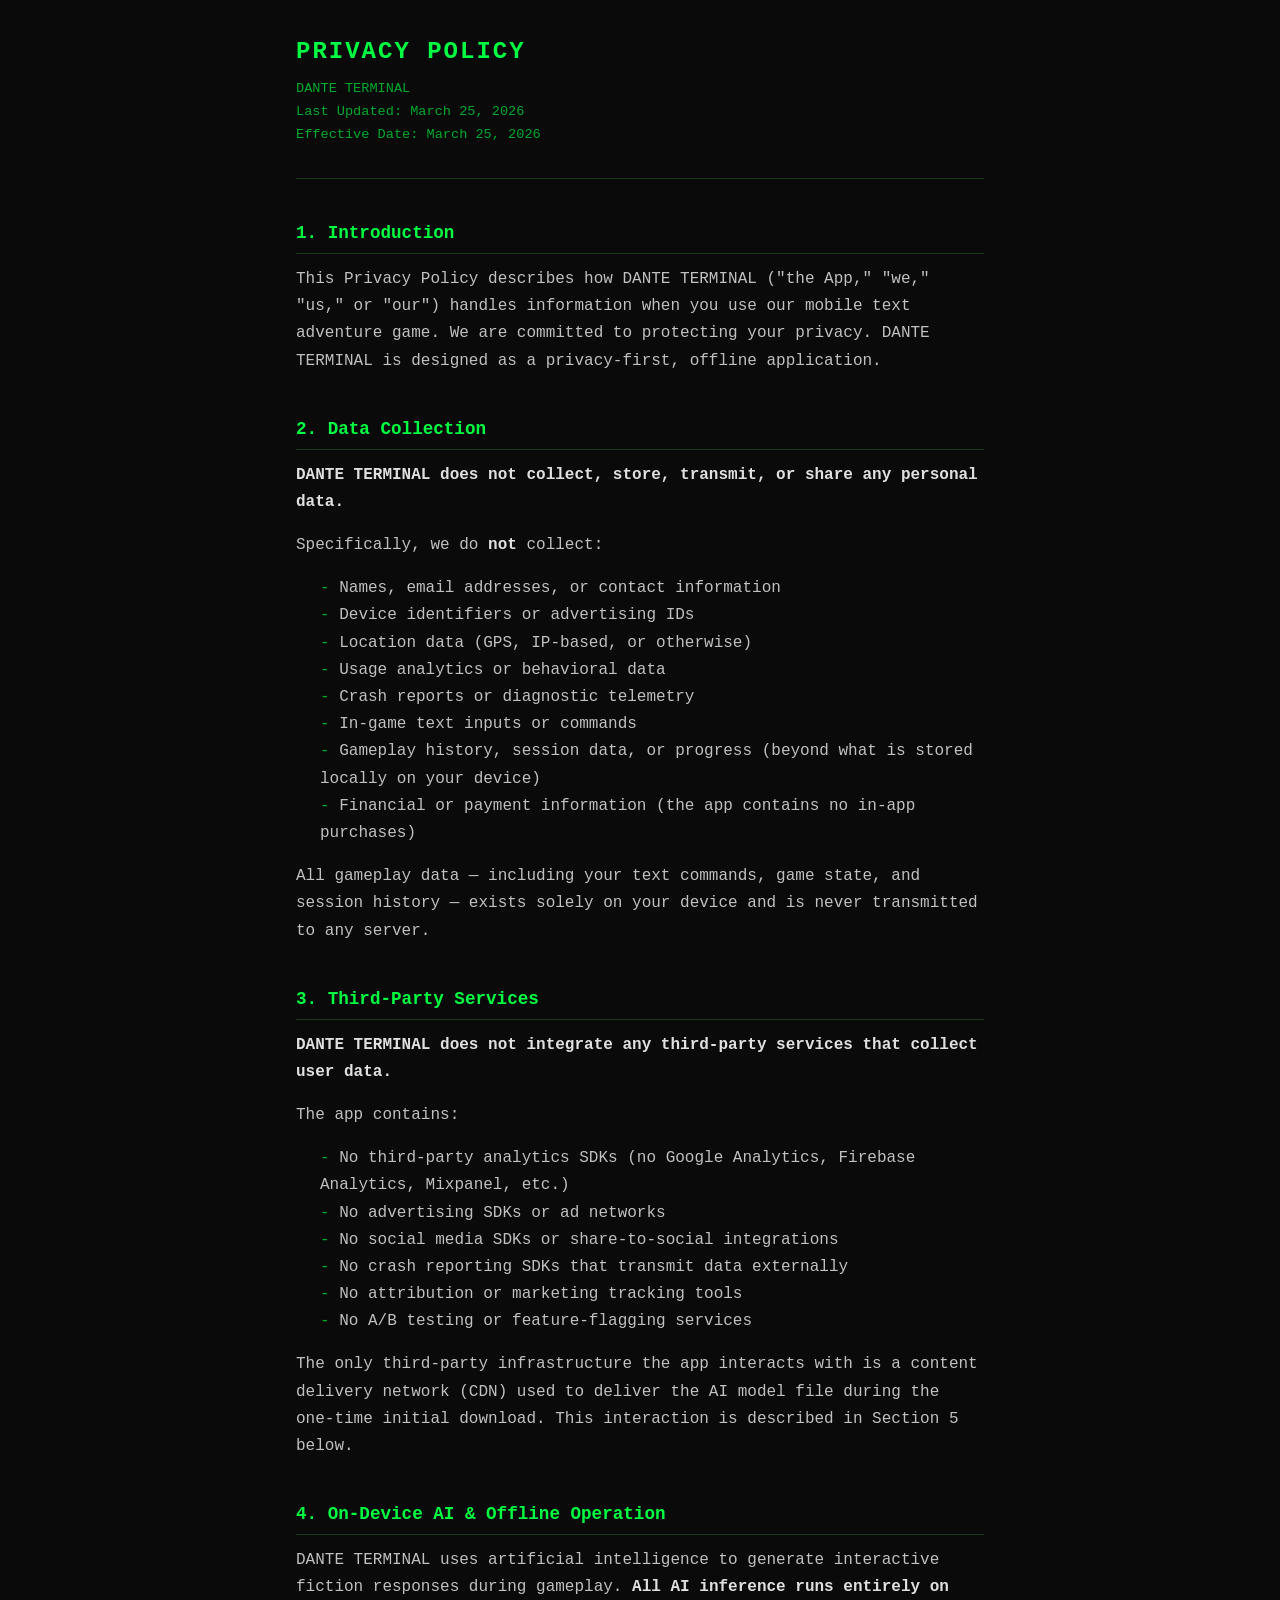
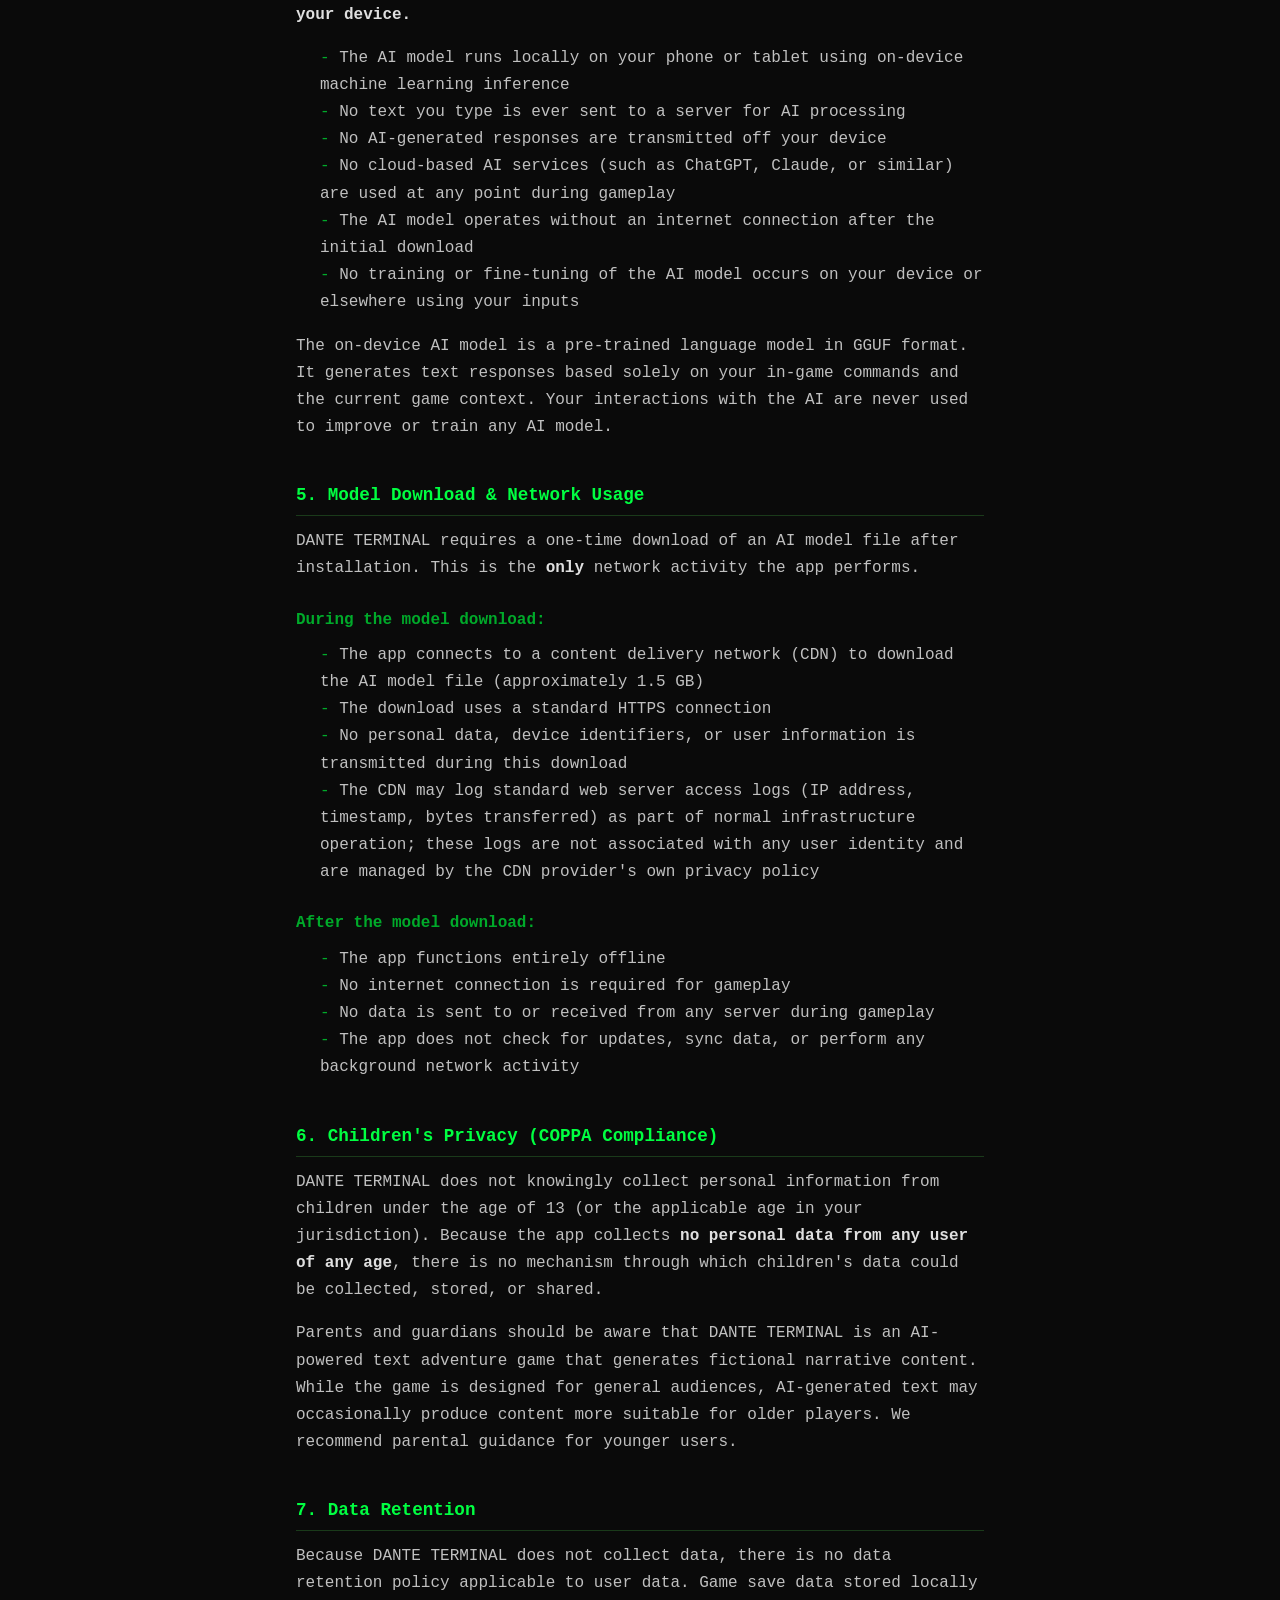
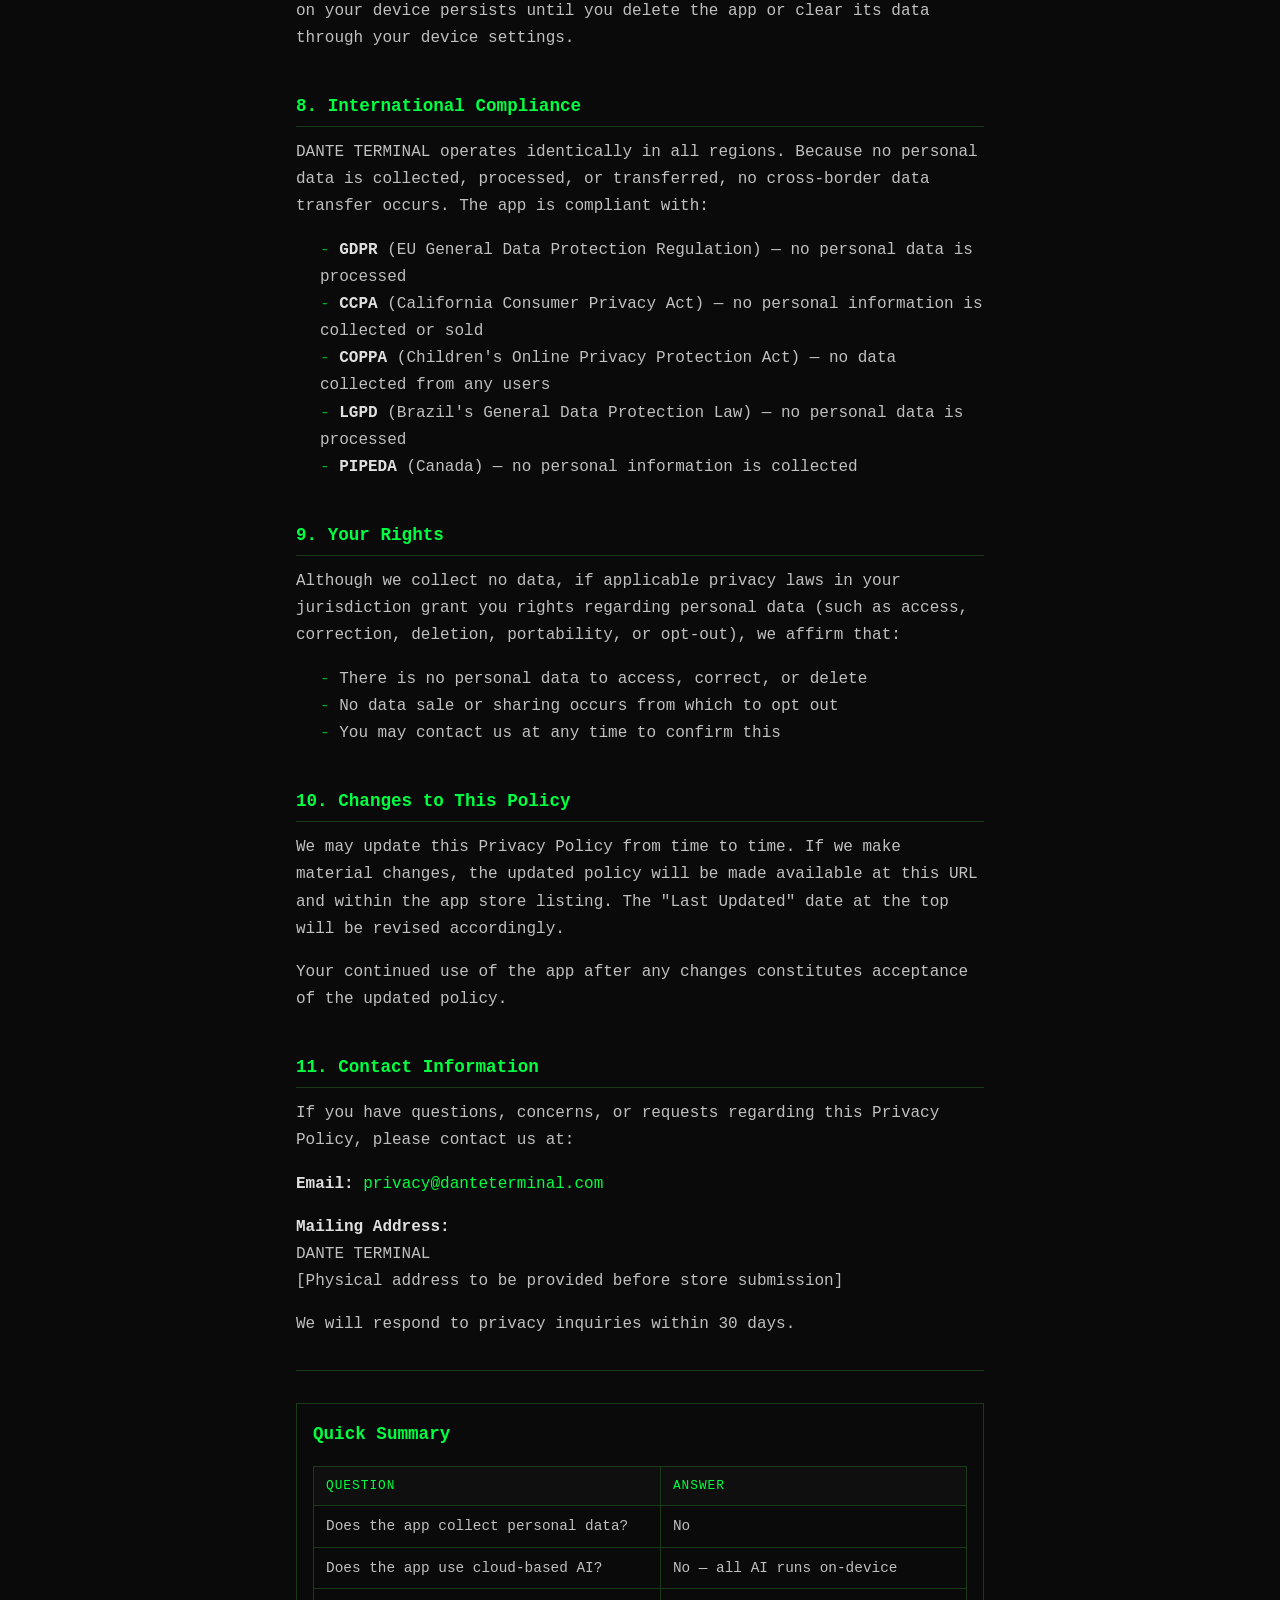
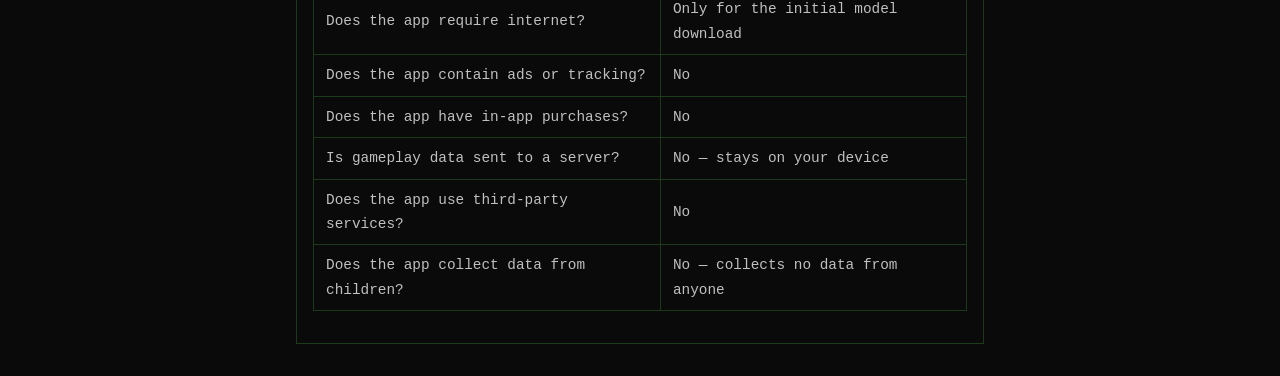
==== docs/privacy-policy.html @ efcf28a5 "BL-197: Deploy privacy policy and ToS HTML to GitHub Pages Copy BL-150's privacy-policy.html and ter" ====
<!DOCTYPE html>
<html lang="en">
<head>
  <meta charset="UTF-8">
  <meta name="viewport" content="width=device-width, initial-scale=1.0">
  <title>Privacy Policy - DANTE TERMINAL</title>
  <style>
    :root {
      --bg: #0A0A0A;
      --text: #C0C0C0;
      --heading: #00FF41;
      --accent: #00AA2A;
      --link: #00FF41;
      --border: #1A3A1A;
      --table-bg: #0F0F0F;
    }
    * { margin: 0; padding: 0; box-sizing: border-box; }
    body {
      font-family: 'Courier New', Courier, monospace;
      background: var(--bg);
      color: var(--text);
      line-height: 1.7;
      padding: 2rem 1rem;
      max-width: 720px;
      margin: 0 auto;
    }
    h1 {
      color: var(--heading);
      font-size: 1.5rem;
      margin-bottom: 0.25rem;
      text-transform: uppercase;
      letter-spacing: 2px;
    }
    h2 {
      color: var(--heading);
      font-size: 1.1rem;
      margin-top: 2.5rem;
      margin-bottom: 0.75rem;
      padding-bottom: 0.25rem;
      border-bottom: 1px solid var(--border);
    }
    h3 {
      color: var(--accent);
      font-size: 1rem;
      margin-top: 1.5rem;
      margin-bottom: 0.5rem;
    }
    p { margin-bottom: 1rem; }
    .meta {
      color: var(--accent);
      font-size: 0.85rem;
      margin-bottom: 2rem;
    }
    ul {
      margin: 0.5rem 0 1rem 1.5rem;
      list-style-type: none;
    }
    ul li::before {
      content: "- ";
      color: var(--accent);
    }
    strong { color: #E0E0E0; }
    a { color: var(--link); text-decoration: none; }
    a:hover { text-decoration: underline; }
    table {
      width: 100%;
      border-collapse: collapse;
      margin: 1rem 0;
      font-size: 0.9rem;
    }
    th, td {
      text-align: left;
      padding: 0.5rem 0.75rem;
      border: 1px solid var(--border);
    }
    th {
      background: var(--table-bg);
      color: var(--heading);
      font-weight: normal;
      text-transform: uppercase;
      font-size: 0.8rem;
      letter-spacing: 1px;
    }
    td { background: var(--bg); }
    hr {
      border: none;
      border-top: 1px solid var(--border);
      margin: 2rem 0;
    }
    .summary-box {
      border: 1px solid var(--border);
      padding: 1rem;
      margin-top: 2rem;
    }
    @media (max-width: 480px) {
      body { padding: 1rem 0.75rem; }
      h1 { font-size: 1.25rem; }
    }
  </style>
</head>
<body>

<h1>Privacy Policy</h1>
<p class="meta">
  DANTE TERMINAL<br>
  Last Updated: March 25, 2026<br>
  Effective Date: March 25, 2026
</p>

<hr>

<h2>1. Introduction</h2>
<p>This Privacy Policy describes how DANTE TERMINAL ("the App," "we," "us," or "our") handles information when you use our mobile text adventure game. We are committed to protecting your privacy. DANTE TERMINAL is designed as a privacy-first, offline application.</p>

<h2>2. Data Collection</h2>
<p><strong>DANTE TERMINAL does not collect, store, transmit, or share any personal data.</strong></p>
<p>Specifically, we do <strong>not</strong> collect:</p>
<ul>
  <li>Names, email addresses, or contact information</li>
  <li>Device identifiers or advertising IDs</li>
  <li>Location data (GPS, IP-based, or otherwise)</li>
  <li>Usage analytics or behavioral data</li>
  <li>Crash reports or diagnostic telemetry</li>
  <li>In-game text inputs or commands</li>
  <li>Gameplay history, session data, or progress (beyond what is stored locally on your device)</li>
  <li>Financial or payment information (the app contains no in-app purchases)</li>
</ul>
<p>All gameplay data &mdash; including your text commands, game state, and session history &mdash; exists solely on your device and is never transmitted to any server.</p>

<h2>3. Third-Party Services</h2>
<p><strong>DANTE TERMINAL does not integrate any third-party services that collect user data.</strong></p>
<p>The app contains:</p>
<ul>
  <li>No third-party analytics SDKs (no Google Analytics, Firebase Analytics, Mixpanel, etc.)</li>
  <li>No advertising SDKs or ad networks</li>
  <li>No social media SDKs or share-to-social integrations</li>
  <li>No crash reporting SDKs that transmit data externally</li>
  <li>No attribution or marketing tracking tools</li>
  <li>No A/B testing or feature-flagging services</li>
</ul>
<p>The only third-party infrastructure the app interacts with is a content delivery network (CDN) used to deliver the AI model file during the one-time initial download. This interaction is described in Section 5 below.</p>

<h2>4. On-Device AI &amp; Offline Operation</h2>
<p>DANTE TERMINAL uses artificial intelligence to generate interactive fiction responses during gameplay. <strong>All AI inference runs entirely on your device.</strong></p>
<ul>
  <li>The AI model runs locally on your phone or tablet using on-device machine learning inference</li>
  <li>No text you type is ever sent to a server for AI processing</li>
  <li>No AI-generated responses are transmitted off your device</li>
  <li>No cloud-based AI services (such as ChatGPT, Claude, or similar) are used at any point during gameplay</li>
  <li>The AI model operates without an internet connection after the initial download</li>
  <li>No training or fine-tuning of the AI model occurs on your device or elsewhere using your inputs</li>
</ul>
<p>The on-device AI model is a pre-trained language model in GGUF format. It generates text responses based solely on your in-game commands and the current game context. Your interactions with the AI are never used to improve or train any AI model.</p>

<h2>5. Model Download &amp; Network Usage</h2>
<p>DANTE TERMINAL requires a one-time download of an AI model file after installation. This is the <strong>only</strong> network activity the app performs.</p>

<h3>During the model download:</h3>
<ul>
  <li>The app connects to a content delivery network (CDN) to download the AI model file (approximately 1.5 GB)</li>
  <li>The download uses a standard HTTPS connection</li>
  <li>No personal data, device identifiers, or user information is transmitted during this download</li>
  <li>The CDN may log standard web server access logs (IP address, timestamp, bytes transferred) as part of normal infrastructure operation; these logs are not associated with any user identity and are managed by the CDN provider's own privacy policy</li>
</ul>

<h3>After the model download:</h3>
<ul>
  <li>The app functions entirely offline</li>
  <li>No internet connection is required for gameplay</li>
  <li>No data is sent to or received from any server during gameplay</li>
  <li>The app does not check for updates, sync data, or perform any background network activity</li>
</ul>

<h2>6. Children's Privacy (COPPA Compliance)</h2>
<p>DANTE TERMINAL does not knowingly collect personal information from children under the age of 13 (or the applicable age in your jurisdiction). Because the app collects <strong>no personal data from any user of any age</strong>, there is no mechanism through which children's data could be collected, stored, or shared.</p>
<p>Parents and guardians should be aware that DANTE TERMINAL is an AI-powered text adventure game that generates fictional narrative content. While the game is designed for general audiences, AI-generated text may occasionally produce content more suitable for older players. We recommend parental guidance for younger users.</p>

<h2>7. Data Retention</h2>
<p>Because DANTE TERMINAL does not collect data, there is no data retention policy applicable to user data. Game save data stored locally on your device persists until you delete the app or clear its data through your device settings.</p>

<h2>8. International Compliance</h2>
<p>DANTE TERMINAL operates identically in all regions. Because no personal data is collected, processed, or transferred, no cross-border data transfer occurs. The app is compliant with:</p>
<ul>
  <li><strong>GDPR</strong> (EU General Data Protection Regulation) &mdash; no personal data is processed</li>
  <li><strong>CCPA</strong> (California Consumer Privacy Act) &mdash; no personal information is collected or sold</li>
  <li><strong>COPPA</strong> (Children's Online Privacy Protection Act) &mdash; no data collected from any users</li>
  <li><strong>LGPD</strong> (Brazil's General Data Protection Law) &mdash; no personal data is processed</li>
  <li><strong>PIPEDA</strong> (Canada) &mdash; no personal information is collected</li>
</ul>

<h2>9. Your Rights</h2>
<p>Although we collect no data, if applicable privacy laws in your jurisdiction grant you rights regarding personal data (such as access, correction, deletion, portability, or opt-out), we affirm that:</p>
<ul>
  <li>There is no personal data to access, correct, or delete</li>
  <li>No data sale or sharing occurs from which to opt out</li>
  <li>You may contact us at any time to confirm this</li>
</ul>

<h2>10. Changes to This Policy</h2>
<p>We may update this Privacy Policy from time to time. If we make material changes, the updated policy will be made available at this URL and within the app store listing. The "Last Updated" date at the top will be revised accordingly.</p>
<p>Your continued use of the app after any changes constitutes acceptance of the updated policy.</p>

<h2>11. Contact Information</h2>
<p>If you have questions, concerns, or requests regarding this Privacy Policy, please contact us at:</p>
<p>
  <strong>Email:</strong> <a href="mailto:privacy@danteterminal.com">privacy@danteterminal.com</a>
</p>
<p>
  <strong>Mailing Address:</strong><br>
  DANTE TERMINAL<br>
  <!-- TODO: Replace with actual mailing address before store submission -->
  [Physical address to be provided before store submission]
</p>
<p>We will respond to privacy inquiries within 30 days.</p>

<hr>

<div class="summary-box">
  <h2 style="margin-top:0; border:none; padding:0;">Quick Summary</h2>
  <table>
    <tr><th>Question</th><th>Answer</th></tr>
    <tr><td>Does the app collect personal data?</td><td>No</td></tr>
    <tr><td>Does the app use cloud-based AI?</td><td>No &mdash; all AI runs on-device</td></tr>
    <tr><td>Does the app require internet?</td><td>Only for the initial model download</td></tr>
    <tr><td>Does the app contain ads or tracking?</td><td>No</td></tr>
    <tr><td>Does the app have in-app purchases?</td><td>No</td></tr>
    <tr><td>Is gameplay data sent to a server?</td><td>No &mdash; stays on your device</td></tr>
    <tr><td>Does the app use third-party services?</td><td>No</td></tr>
    <tr><td>Does the app collect data from children?</td><td>No &mdash; collects no data from anyone</td></tr>
  </table>
</div>

</body>
</html>
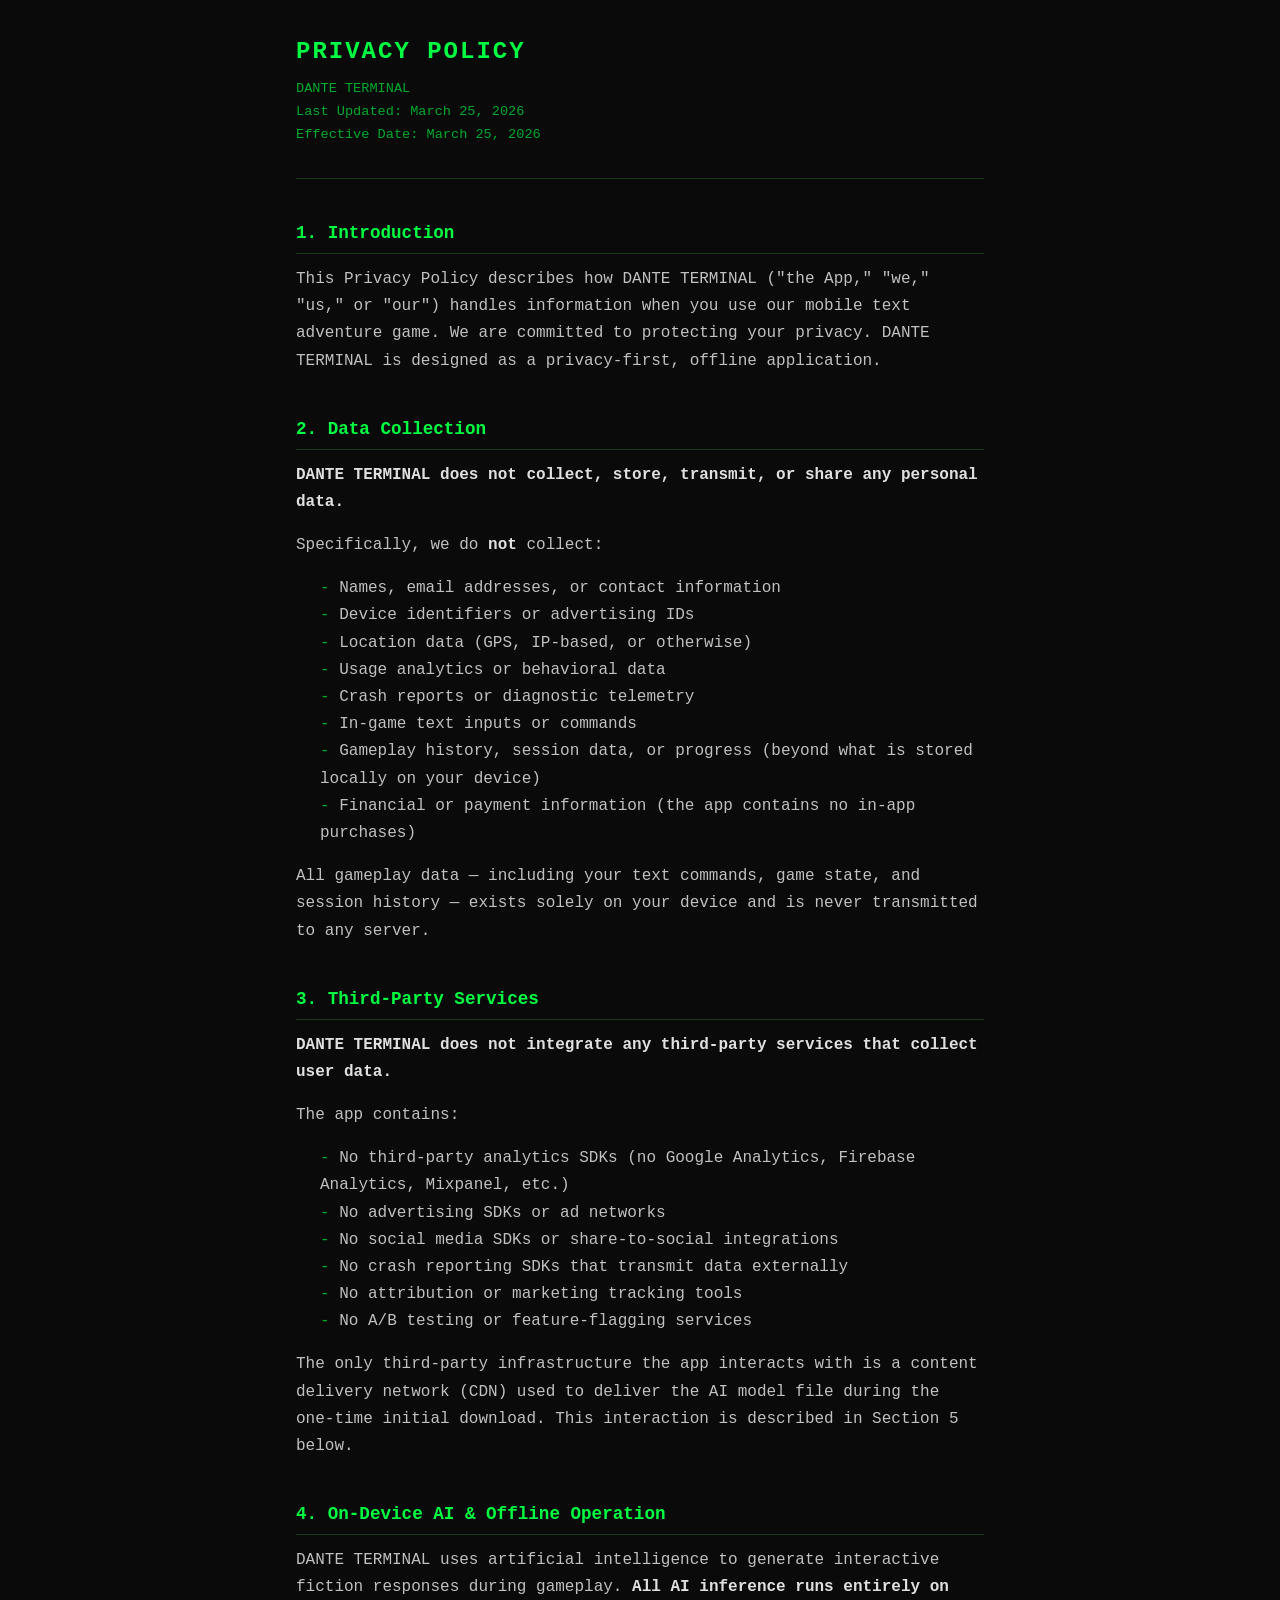
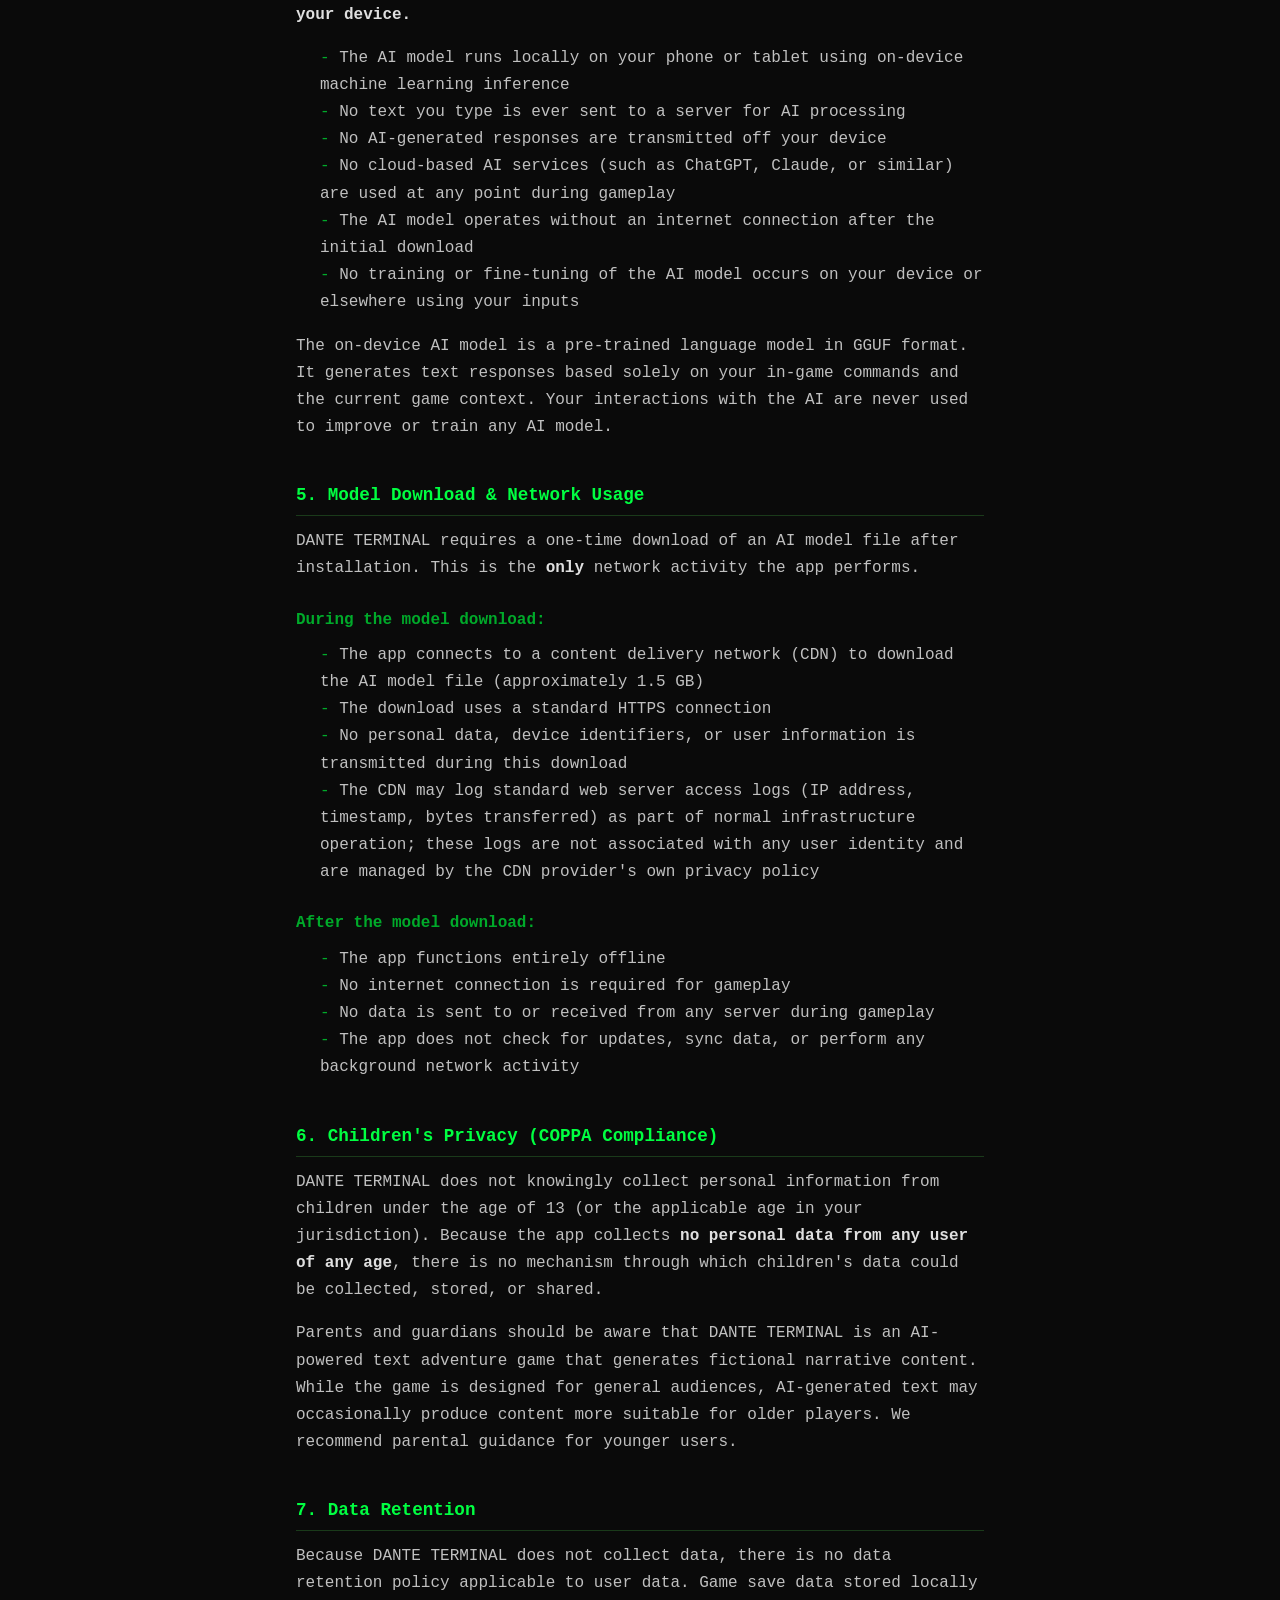
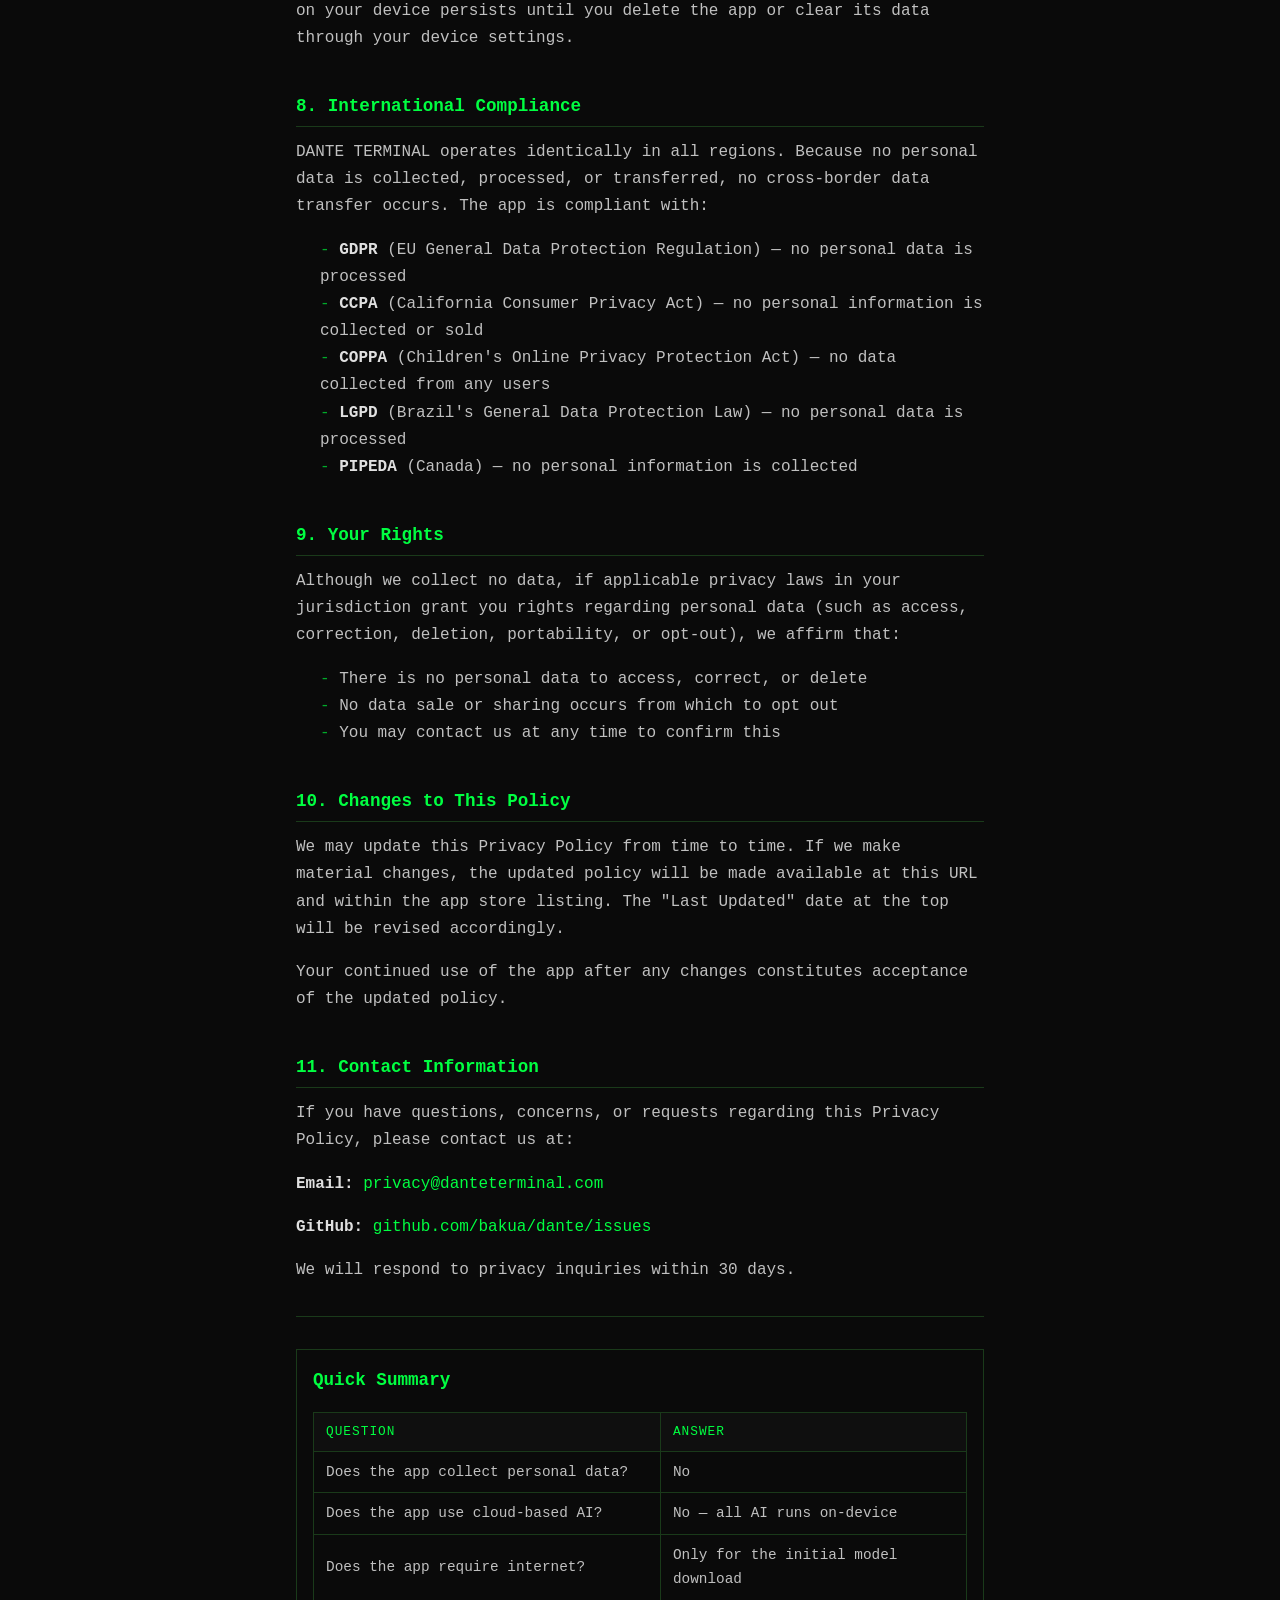
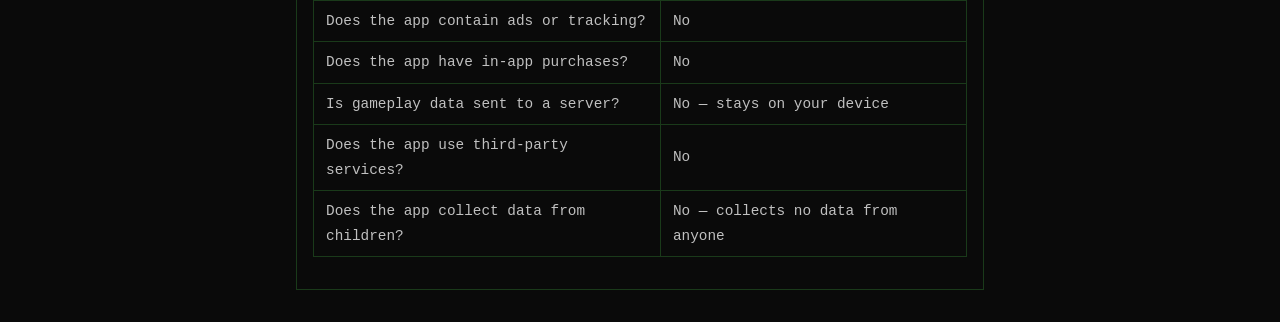
==== commit 96e79b8e: "BL-204: Fix TODO placeholders in privacy policy and terms of service HTML Replace mailing address TO" ====
--- a/docs/privacy-policy.html
+++ b/docs/privacy-policy.html
@@ -206,10 +206,7 @@
   <strong>Email:</strong> <a href="mailto:privacy@danteterminal.com">privacy@danteterminal.com</a>
 </p>
 <p>
-  <strong>Mailing Address:</strong><br>
-  DANTE TERMINAL<br>
-  <!-- TODO: Replace with actual mailing address before store submission -->
-  [Physical address to be provided before store submission]
+  <strong>GitHub:</strong> <a href="https://github.com/bakua/dante/issues">github.com/bakua/dante/issues</a>
 </p>
 <p>We will respond to privacy inquiries within 30 days.</p>
 
